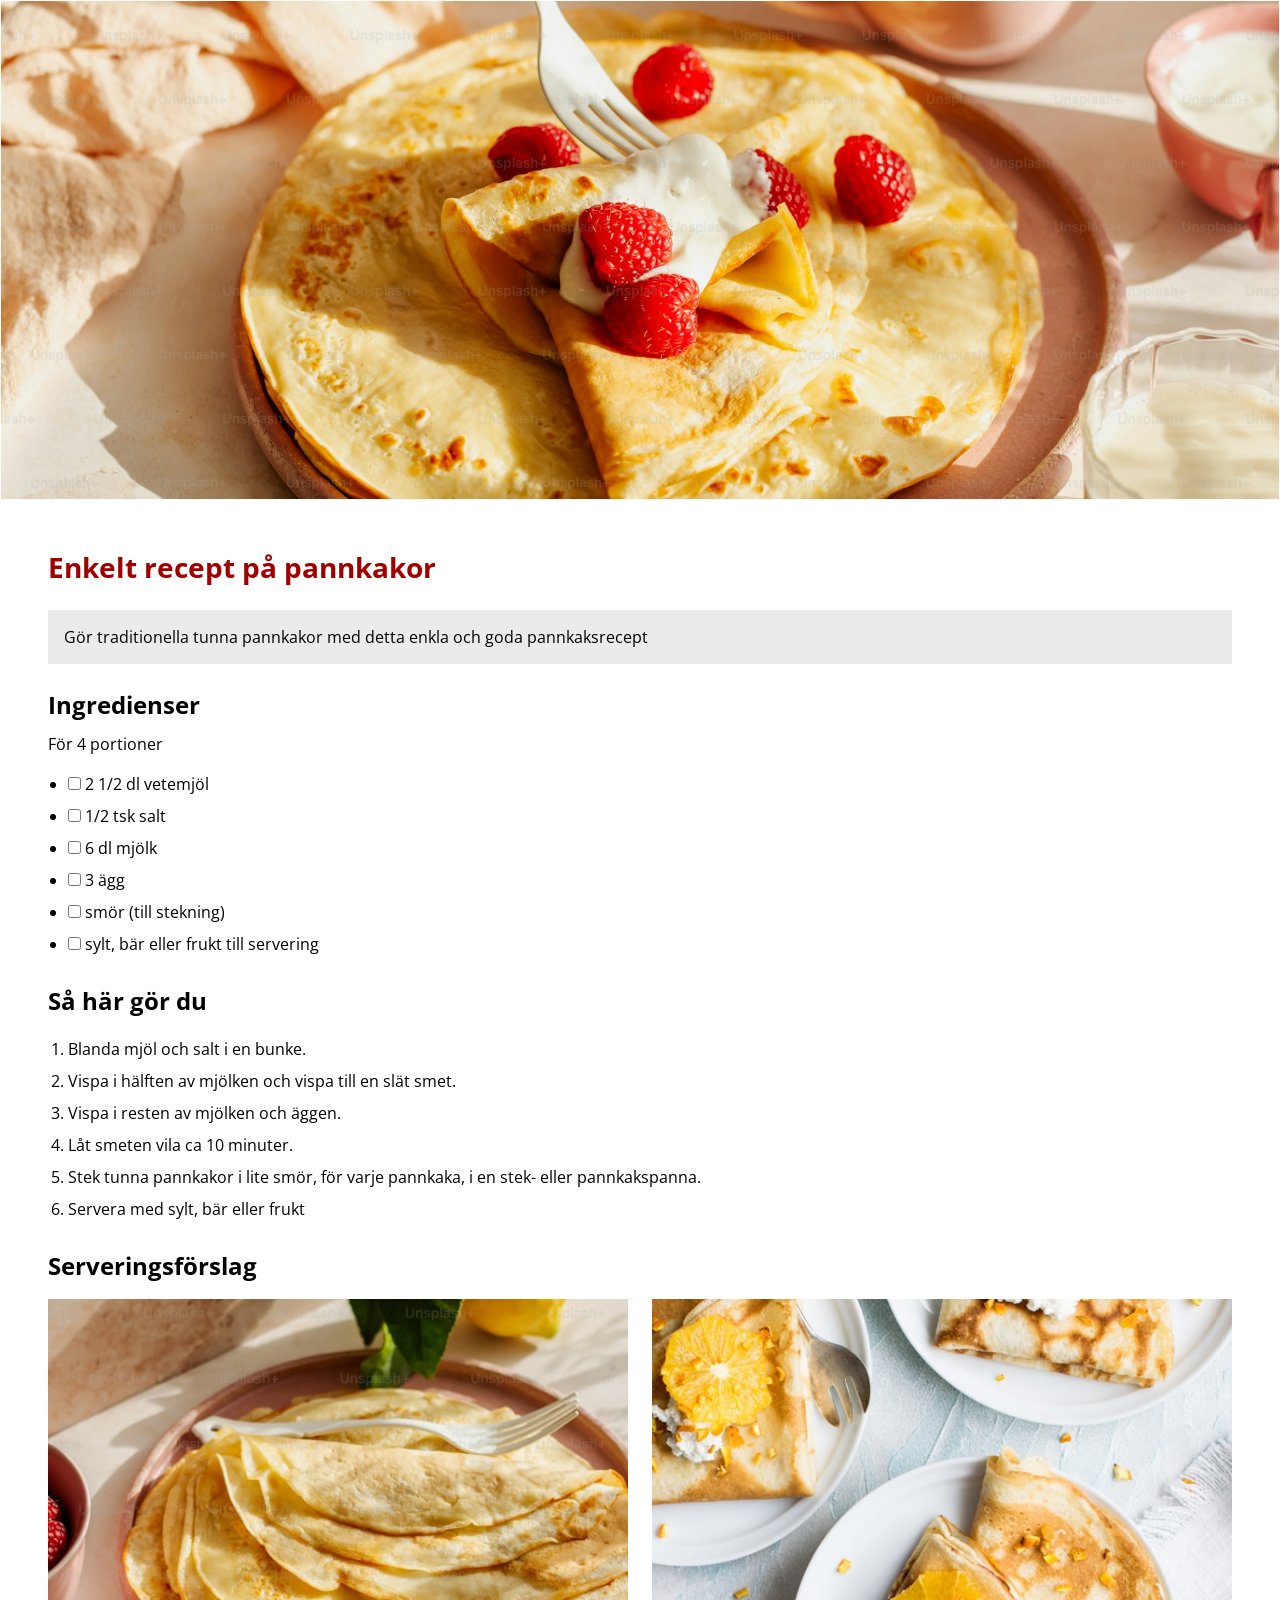
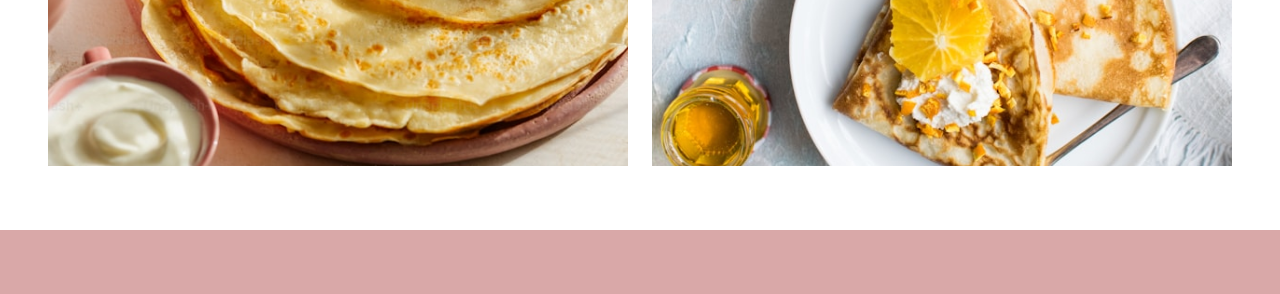
==== index.html @ 130a123e "px till rem samt reset.css med städning" ====
<!DOCTYPE html>
<html lang="sv">
  <head>
    <meta charset="UTF-8">
    <meta name="viewport" content="width=device-width, initial-scale=1.0">
    <title>Recept</title>
    <link rel="stylesheet" href="reset.css">
	<link rel="stylesheet" href="styles.css">
	<link href="https://fonts.googleapis.com/css2?family=Open+Sans:wght@400;700&display=swap" rel="stylesheet">
  </head>
  <body>
	<!-- Skip link-->
    <a href="#main-content" class="skip-link">Hoppa till huvudinnehåll</a>

	<div class="container">
		<main id="main-content" tabindex="-1" class="wrapper">
			<figure class="main-image"> <img src="images/bild1.png" alt="Pannkakor med grädde och bär">
			</figure>
			<div class="recipe-card">
				<h1 class="recipe-title">Enkelt recept på pannkakor</h1>
				<p class="intro">Gör traditionella tunna pannkakor med detta enkla och goda pannkaksrecept</p>
				<section class="ingredients">
					<h2 class="ingredients-title">Ingredienser</h2>
					<p class="ingredients-intro">För 4 portioner</p>
					<ul class="ingredients-list">
						<li>
							<label class="todo-item">
								<input type="checkbox" Class="todo-checkbox">
								<span class="todo-text">2 1/2 dl vetemjöl</span>
							</label>
						</li>
						<li>
							<label class="todo-item">
								<input type="checkbox" Class="todo-checkbox">
								<span class="todo-text">1/2 tsk salt</span>
							</label>
						</li>
						<li>
							<label class="todo-item">
								<input type="checkbox" Class="todo-checkbox">
								<span class="todo-text">6 dl mjölk</span>
							</label>
						</li>
						<li>
							<label class="todo-item">
								<input type="checkbox" Class="todo-checkbox">
								<span class="todo-text">3 ägg</span>
							</label>
						</li>
						<li>
							<label class="todo-item">
								<input type="checkbox" Class="todo-checkbox">
								<span class="todo-text">smör (till stekning)</span>
							</label>
						</li>
						<li>
							<label class="todo-item">
								<input type="checkbox" Class="todo-checkbox">
								<span class="todo-text">sylt, bär eller frukt till servering</span>
							</label>
						</li>
					</ul>
				</section>
				<section class="how-to">
					<h2 class="how-to-title">Så här gör du</h2>
					<ol class="how-to-list">
						<li>Blanda mjöl och salt i en bunke.</li>
                        <li>Vispa i hälften av mjölken och vispa till en slät smet.</li>
						<li>Vispa i resten av mjölken och äggen.</li>
						<li>Låt smeten vila ca 10 minuter.</li>
						<li>Stek tunna pannkakor i lite smör, för varje pannkaka, i en stek- eller pannkakspanna.</li>
						<li>Servera med sylt, bär eller frukt</li>
					</ol>
				</section>
				<section class="serving">
					<h2 class="serving-title">Serveringsförslag</h2>
					<figure class="image-row">
						<img src="images/bild2.png" alt="Pannkakor på uppläggningsfat">
						<img src="images/bild3.png" alt="Pannkakor med grädde och frukt">
					</figure>
				</section>
				
		
	        </div>
	    </main>
	</div>
  </body>
</html>
---- styles.css ----
/* Behåll px på detta: Tunna ramar (border: 1px solid), skuggor (box-shadow) och väldigt små detaljer som inte bör skalas upp om en användare ändrar textstorlek i webbläsaren.*/
body {
	background-color:#f0f0f0;
	font-family: "Open Sans", Arial, sans-serif;
	display:flex;
	justify-content: center;
	align-items: center;
	min-height: 100vh;		
}
.skip-link {
	position: absolute;
	top: -6.25rem;
	left: 1rem;
	z-index: 1000;
	padding: 0.75rem 1.5rem;
	background: #EEDEC5;
	color: #000;
	font-weight: 700;
	border: 4px solid rgba(161, 0, 0, 0.3);
	border-radius: 35px;
}

.skip-link:focus {
	top: 1rem;
}

.container {
	background-color:rgba(161, 0, 0, 0.3);
	width:100%;
	max-width: 125rem;
	padding-bottom: 4rem;
	display: flex;
	align-items: flex-start;
	justify-content: center;
}

.wrapper {
	width:100%;
	max-width: 80rem;
	display: flex;
	flex-direction: column;
}

.main-image {
	width: 100%;
	max-width: 80rem;
	height: 31.25rem;
	border: 1px solid rgba(252, 252, 252, 1);
	overflow: hidden;
}

.main-image img {
	width:100%;
	height:100%;
	object-fit: cover;
}

.recipe-card {
	background-color: rgba(255, 255, 255, 1);
	display:flex;
	flex-direction: column;
	gap: 1.5rem;
	padding: 3rem 3rem 4rem 3rem;
	width:100%;
	max-width:80rem;
	color:#000;
}

.recipe-title {
	margin: 0;
	font-size: 1.75rem;
	font-weight: 700;
	line-height: 1.36;
	letter-spacing: 0;
	color: rgba(161, 0, 0, 1);
}

.intro {
	display: flex;
	align-items: center;
	margin: 0;
	width: 100%;
	height: 3.375rem;
	padding: 1rem;
	background: rgba(235, 235, 235, 1);
	font-weight: 400;
	font-style: normal;
	font-size: 1rem;
	line-height: 1;
	letter-spacing: 0;
}

.ingredients, .how-to{
	display: flex;
	flex-direction: column;
	gap: 1rem;
	width: 100%;
}

.ingredients-title, .how-to-title {
	font-weight: 700;
	font-size: 1.5rem;
	line-height: 1.38;
	letter-spacing: 0;
}

.ingredients-intro {
	font-weight: 400;
	font-size: 1rem;
	line-height: 0.92;
	letter-spacing: 0;
}

.ingredients-list {
	margin: 0;
	padding: 0;
	margin-left: 1.25rem;
	list-style-type: disc;
	font-weight: 400;
	font-size: 1rem;
	line-height: 2;
	letter-spacing: 0;
}

.how-to-list {
	margin: 0;
	padding: 0;
	margin-left: 1.25rem;
	list-style-type: decimal;
	font-weight: 400;
	font-size: 1rem;
	line-height: 2;
	letter-spacing: 0;
}

.serving {
	display:flex;
	flex-direction:column;
	gap:1rem;
	width:100%;
}

.serving-title {
	margin: 0;
	font-weight: 700;
	font-size: 1.5rem;
	line-height: 1.4;
	letter-spacing: 0;
}

.image-row {
	display:grid;
	grid-template-columns: repeat(2, 1fr);
	grid-template-rows: 29.188rem;
	gap: 1.5rem;
	width: 100%;
}

.image-row img {
	width: 100%;
	height: 100%;
	object-fit: cover;
}
.todo-checkbox:checked ~ .todo-text {
    text-decoration: line-through;
    color: #888888; /* Gör texten lite ljusare/gråare när den är klar */
}
/*-----------------------------------------------------------------------------------*/

@media (max-width:700px) {
	.main-image {
		height: 31.25rem;
	}
	
.main-image img {
	object-position: 50% 50%;
}

.recipe-card {
	padding: 3rem 1rem 4rem 1rem;
}
.intro {
	height:auto;
	line-height: 1.8;
}
.ingredients-title, .how-to-title, .serving-title {
	font-size: 2rem;
	line-height: 1.8;
}
.ingredients-list {
	line-height: 1.6;
}

.how-to-list {
	line-height: 1.6;

}
.image-row {
	grid-template-columns: 1fr;
	grid-template-rows: auto;
	row-gap:1.5rem;
	width: 100%;
}
.image-row img {
	display: block;
	width: 100%;
	height: auto;
	object-fit: cover;
	object-position: 50% 50%;

}
}
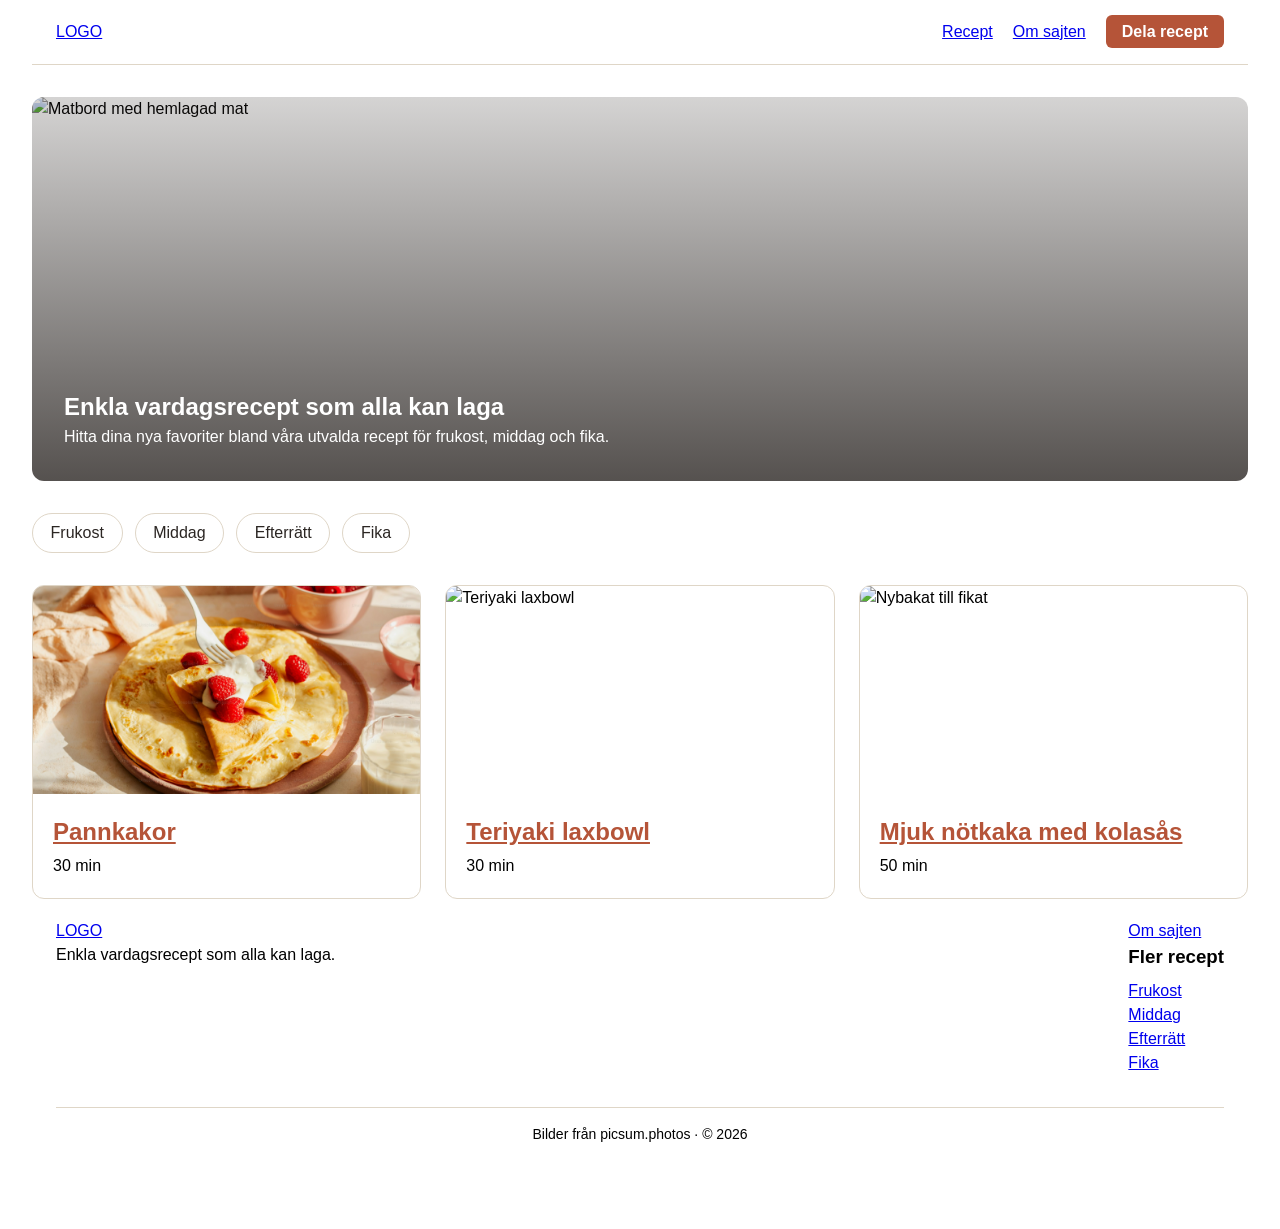
==== commit 603e4474: "Lagt till nya HTML-sidor för recept och delning, samt uppdaterat CSS och variabler för enhetlig stil" ====
--- a/index.html
+++ b/index.html
@@ -1,88 +1,132 @@
-<!DOCTYPE html>
+<!doctype html>
 <html lang="sv">
   <head>
-    <meta charset="UTF-8">
-    <meta name="viewport" content="width=device-width, initial-scale=1.0">
-    <title>Recept</title>
-    <link rel="stylesheet" href="reset.css">
-	<link rel="stylesheet" href="styles.css">
-	<link href="https://fonts.googleapis.com/css2?family=Open+Sans:wght@400;700&display=swap" rel="stylesheet">
+    <meta charset="UTF-8" />
+    <meta name="viewport" content="width=device-width, initial-scale=1.0" />
+    <title>Receptsajten – Enkla vardagsrecept</title>
+    <link rel="stylesheet" href="variables.css" />
+    <link rel="stylesheet" href="reset.css" />
+    <link rel="stylesheet" href="styles.css" />
+    <link href="https://googleapis.com" rel="stylesheet" />
   </head>
   <body>
-	<!-- Skip link-->
     <a href="#main-content" class="skip-link">Hoppa till huvudinnehåll</a>
 
-	<div class="container">
-		<main id="main-content" tabindex="-1" class="wrapper">
-			<figure class="main-image"> <img src="images/bild1.png" alt="Pannkakor med grädde och bär">
-			</figure>
-			<div class="recipe-card">
-				<h1 class="recipe-title">Enkelt recept på pannkakor</h1>
-				<p class="intro">Gör traditionella tunna pannkakor med detta enkla och goda pannkaksrecept</p>
-				<section class="ingredients">
-					<h2 class="ingredients-title">Ingredienser</h2>
-					<p class="ingredients-intro">För 4 portioner</p>
-					<ul class="ingredients-list">
-						<li>
-							<label class="todo-item">
-								<input type="checkbox" Class="todo-checkbox">
-								<span class="todo-text">2 1/2 dl vetemjöl</span>
-							</label>
-						</li>
-						<li>
-							<label class="todo-item">
-								<input type="checkbox" Class="todo-checkbox">
-								<span class="todo-text">1/2 tsk salt</span>
-							</label>
-						</li>
-						<li>
-							<label class="todo-item">
-								<input type="checkbox" Class="todo-checkbox">
-								<span class="todo-text">6 dl mjölk</span>
-							</label>
-						</li>
-						<li>
-							<label class="todo-item">
-								<input type="checkbox" Class="todo-checkbox">
-								<span class="todo-text">3 ägg</span>
-							</label>
-						</li>
-						<li>
-							<label class="todo-item">
-								<input type="checkbox" Class="todo-checkbox">
-								<span class="todo-text">smör (till stekning)</span>
-							</label>
-						</li>
-						<li>
-							<label class="todo-item">
-								<input type="checkbox" Class="todo-checkbox">
-								<span class="todo-text">sylt, bär eller frukt till servering</span>
-							</label>
-						</li>
-					</ul>
-				</section>
-				<section class="how-to">
-					<h2 class="how-to-title">Så här gör du</h2>
-					<ol class="how-to-list">
-						<li>Blanda mjöl och salt i en bunke.</li>
-                        <li>Vispa i hälften av mjölken och vispa till en slät smet.</li>
-						<li>Vispa i resten av mjölken och äggen.</li>
-						<li>Låt smeten vila ca 10 minuter.</li>
-						<li>Stek tunna pannkakor i lite smör, för varje pannkaka, i en stek- eller pannkakspanna.</li>
-						<li>Servera med sylt, bär eller frukt</li>
-					</ol>
-				</section>
-				<section class="serving">
-					<h2 class="serving-title">Serveringsförslag</h2>
-					<figure class="image-row">
-						<img src="images/bild2.png" alt="Pannkakor på uppläggningsfat">
-						<img src="images/bild3.png" alt="Pannkakor med grädde och frukt">
-					</figure>
-				</section>
-				
-		
-	        </div>
-	    </main>
-	</div>
+    <div class="container">
+      <!-- HEADER (Samma på alla sidor) -->
+      <header class="site-header">
+        <div class="header-inner">
+          <a href="index.html" class="site-logo">LOGO</a>
+          <nav class="main-nav" aria-label="Huvudmeny">
+            <ul class="nav-list">
+              <li><a href="index.html" aria-current="page">Recept</a></li>
+              <li><a href="pannkakor.html">Om sajten</a></li>
+              <li><a href="recept.html" class="btn-primary">Dela recept</a></li>
+            </ul>
+          </nav>
+        </div>
+      </header>
+
+      <!-- MAIN (80rem centrerad) -->
+      <main id="main-content" tabindex="-1" class="wrapper">
+        <!-- HERO: Bild med rubrik och intro ovanpå -->
+        <section class="hero">
+          <img
+            src="https://picsum.photos"
+            alt="Matbord med hemlagad mat"
+            class="hero-img"
+          />
+          <div class="hero-overlay">
+            <h1>Enkla vardagsrecept som alla kan laga</h1>
+            <p>
+              Hitta dina nya favoriter bland våra utvalda recept för frukost,
+              middag och fika.
+            </p>
+          </div>
+        </section>
+
+        <!-- KATEGORIER -->
+        <nav class="category-bar" aria-label="Receptkategorier">
+          <ul class="category-list">
+            <li><a href="#" class="category-pill">Frukost</a></li>
+            <li><a href="#" class="category-pill">Middag</a></li>
+            <li><a href="#" class="category-pill">Efterrätt</a></li>
+            <li><a href="#" class="category-pill">Fika</a></li>
+          </ul>
+        </nav>
+
+        <!-- RECEPTKORT (Alla länkar till pannkakor.html) -->
+        <section class="recipe-grid" aria-label="Utvalda recept">
+          <article class="card">
+            <a href="pannkakor.html" class="card-link">
+              <img
+                src="images/bild1.png"
+                alt="Pannkakor med grädde och bär"
+                class="card-img"
+              />
+              <div class="card-body">
+                <h2 class="card-title">Pannkakor</h2>
+                <p class="card-time">30 min</p>
+              </div>
+            </a>
+          </article>
+
+          <article class="card">
+            <a href="pannkakor.html" class="card-link">
+              <img
+                src="https://picsum.photos"
+                alt="Teriyaki laxbowl"
+                class="card-img"
+              />
+              <div class="card-body">
+                <h2 class="card-title">Teriyaki laxbowl</h2>
+                <p class="card-time">30 min</p>
+              </div>
+            </a>
+          </article>
+
+          <article class="card">
+            <a href="pannkakor.html" class="card-link">
+              <img
+                src="https://picsum.photos"
+                alt="Nybakat till fikat"
+                class="card-img"
+              />
+              <div class="card-body">
+                <h2 class="card-title">Mjuk nötkaka med kolasås</h2>
+                <p class="card-time">50 min</p>
+              </div>
+            </a>
+          </article>
+        </section>
+      </main>
+
+      <!-- FOOTER (Samma på alla sidor) -->
+      <footer class="site-footer">
+        <div class="footer-inner">
+          <div class="footer-columns">
+            <div class="footer-brand">
+              <a href="index.html" class="site-logo">LOGO</a>
+              <p>Enkla vardagsrecept som alla kan laga.</p>
+            </div>
+
+            <div class="footer-links">
+              <a href="#" class="footer-heading-link">Om sajten</a>
+              <h3>Fler recept</h3>
+              <ul>
+                <li><a href="#">Frukost</a></li>
+                <li><a href="#">Middag</a></li>
+                <li><a href="#">Efterrätt</a></li>
+                <li><a href="#">Fika</a></li>
+              </ul>
+            </div>
+          </div>
+
+          <div class="footer-bottom">
+            <p>Bilder från picsum.photos &middot; &copy; 2026</p>
+          </div>
+        </div>
+      </footer>
+    </div>
   </body>
-</html>+</html>
--- a/variables.css
+++ b/variables.css
@@ -0,0 +1,49 @@
+/*=== Tokens/Variables ===*/
+:root {
+/* font-families */
+ --ff-main: "Open Sans", Arial, sans-serif;
+
+ /* font-weights */
+ --fw-regular: 400;
+ --fw-bold: 700;
+
+ /* font-sizes */
+ --fs-small: 1rem; 
+ --fs-medium: 1.5rem; 
+ --fs-large: 1.75rem; 
+ --fs-xlarge: 2rem; 
+
+ /* spacing */
+ --space-xsmall: 0.75rem;  /* 12px */
+ --space-small: 1rem;       /* 16px */
+ --space-list-indent: 1.25rem; /* 20px */
+ --space-medium: 1.5rem;    /* 24px */
+ --space-large: 3rem;       /* 48px */
+ --space-xlarge: 4rem;      /* 64px */
+ 
+ /* line-heights */
+ --lh-none: 1;        /* enradstext i boxar(16px) */
+ --lh-body: 1.6;      /* brödtext (26px)*/
+ --lh-relaxed: 1.8;   /* luftig text (28px)*/
+ --lh-list: 2;        /* listor med mycket luft (32px) */
+
+ /* border-radius */
+ --br-small: 4px;   /* 4px */
+ --br-medium: 8px;  /* 8px */
+ --br-large: 35px;  /* 35px */
+ 
+
+ /* Primary & Accents */
+  --clr-primary: #b55438;    /* Bränd terrakotta – knappar, länkar & detaljer */
+  --clr-primary-hover: #96422a;   /* Mörkare terrakotta vid hover */
+  --clr-primary-soft: rgba(181, 84, 56, 0.1);  /* Mjuk ton för kategorier & badges */
+
+  /* Backgrounds */
+  --clr-bg-body: #efe8dc;       /* Varm mandel – sidans bakgrund */
+  --clr-bg-card: #ffffff;       /* Kritvit – kort, meny och formulär */
+  --clr-bg-intro: #f9f6f0;      /* Varm havremjölk – faktarutor */
+
+  /* Text & Borders */
+  --clr-text: #2b2623;           /* Mörk espresso för rubriker och brödtext */
+  --clr-border-light: #dfd6c7;   /* Diskret mandelkant */
+}
--- a/styles.css
+++ b/styles.css
@@ -1,212 +1,437 @@
-/* Behåll px på detta: Tunna ramar (border: 1px solid), skuggor (box-shadow) och väldigt små detaljer som inte bör skalas upp om en användare ändrar textstorlek i webbläsaren.*/
 body {
-	background-color:#f0f0f0;
-	font-family: "Open Sans", Arial, sans-serif;
-	display:flex;
-	justify-content: center;
-	align-items: center;
-	min-height: 100vh;		
+  background-color: var(--clr-bg-body);
+  font-family: var(--ff-main);
+  display: flex;
+  justify-content: center;
+  align-items: center;
+  min-height: 100vh;
 }
 .skip-link {
-	position: absolute;
-	top: -6.25rem;
-	left: 1rem;
-	z-index: 1000;
-	padding: 0.75rem 1.5rem;
-	background: #EEDEC5;
-	color: #000;
-	font-weight: 700;
-	border: 4px solid rgba(161, 0, 0, 0.3);
-	border-radius: 35px;
-}
-
-.skip-link:focus {
-	top: 1rem;
-}
-
+  position: absolute;
+  top: -6.25rem;
+  left: var(--space-small);
+  z-index: 1000;
+  padding: var(--space-xsmall) var(--space-medium);
+  background: var(--clr-bg-skip);
+  color: #000;
+  font-weight: var(--fw-bold);
+  border: 4px solid var(--clr-bg-container);
+  border-radius: var(--br-large);
+
+  &:focus {
+    top: 1rem;
+  }
+}
+
+/* Gemensam header och footer centrerad på 80rem */
+.site-header,
+.site-footer {
+  width: 100%;
+  max-width: 80rem;
+  background-color: var(--clr-bg-card);
+  border-bottom: 1px solid var(--clr-border-light);
+}
+
+.site-footer {
+  /*border-top: 1px solid var(--clr-border-light);*/
+  border-bottom: none;
+  /*margin-top: 4rem;*/
+}
+
+.header-inner,
+.footer-inner {
+  max-width: 80rem;
+  margin: 0 auto;
+  padding: 1.25rem 1.5rem;
+}
+
+.header-inner {
+  display: flex;
+  justify-content: space-between;
+  align-items: center;
+  flex-wrap: wrap;
+  gap: 1rem;
+}
+
+.nav-list {
+  display: flex;
+  flex-wrap: wrap;
+  align-items: center;
+  gap: 0.75rem 1.25rem;
+  list-style: none;
+}
+
+.btn-primary {
+  background-color: var(--clr-primary);
+  color: #ffffff;
+  padding: 0.5rem 1rem;
+  border-radius: 0.375rem;
+  text-decoration: none;
+  font-weight: 700;
+}
+
+/* Hero med text ovanpå bilden */
+.hero {
+  position: relative;
+  border-radius: 0.75rem;
+  overflow: hidden;
+  margin-top: 2rem;
+}
+
+.hero-img {
+  width: 100%;
+  height: 24rem;
+  object-fit: cover;
+  display: block;
+}
+
+.hero-overlay {
+  position: absolute;
+  inset: 0;
+  background: linear-gradient(
+    to top,
+    rgba(43, 38, 35, 0.8),
+    rgba(43, 38, 35, 0.2)
+  );
+  color: #ffffff;
+  display: flex;
+  flex-direction: column;
+  justify-content: flex-end;
+  padding: 2rem;
+}
+
+/* Kategoripiller */
+.category-list {
+  display: flex;
+  flex-wrap: wrap;
+  gap: 0.75rem;
+  list-style: none;
+  margin: 2rem 0;
+}
+
+.category-pill {
+  display: inline-block;
+  padding: 0.45rem 1.1rem;
+  background-color: var(--clr-bg-card);
+  border: 1px solid var(--clr-border-light);
+  border-radius: 999px;
+  color: var(--clr-text);
+  text-decoration: none;
+}
+
+.category-pill:hover {
+  border-color: var(--clr-primary);
+  color: var(--clr-primary);
+}
+
+/* 3 receptkort i rad (responsivt ner till 300px) */
+.recipe-grid {
+  display: grid;
+  grid-template-columns: repeat(auto-fit, minmax(16rem, 1fr));
+  gap: 1.5rem;
+}
+
+.card {
+  background-color: var(--clr-bg-card);
+  border: 1px solid var(--clr-border-light);
+  border-radius: 0.75rem;
+  overflow: hidden;
+}
+
+.card-link {
+  text-decoration: none;
+  color: inherit;
+  display: block;
+}
+
+.card-img {
+  width: 100%;
+  height: 13rem;
+  object-fit: cover;
+}
+
+.card-body {
+  padding: 1.25rem;
+}
+
+.card-title {
+  color: var(--clr-primary);
+  text-decoration: underline;
+  margin-bottom: 0.25rem;
+}
+
+/* Footer-kolumner */
+.footer-columns {
+  display: flex;
+  justify-content: space-between;
+  flex-wrap: wrap;
+  gap: 2rem;
+  padding-bottom: 2rem;
+}
+
+.footer-links ul {
+  list-style: none;
+  margin-top: 0.5rem;
+}
+
+.footer-bottom {
+  border-top: 1px solid var(--clr-border-light);
+  display: flex;
+  justify-content: center;
+  padding-top: 1rem;
+  font-size: 0.875rem;
+}
+
+.recipe-layout {
+  display: grid;
+  max-width: 80rem;
+  margin: 0 auto;
+  grid-template-columns: repeat(auto-fit, minmax(min(100%, 28rem), 1fr));
+  gap: 2rem;
+}
+.main-image {
+  min-width: 0;
+  width: 100%;
+  overflow: hidden;
+
+  & img {
+    width: 100%;
+    height: 100%;
+    object-fit: cover;
+  }
+}
+
+.recipe-card {
+  display: flex;
+  flex-direction: column;
+  justify-content: space-between;
+  gap: 1rem;
+}
+
+/* Pannkakssidan */
 .container {
-	background-color:rgba(161, 0, 0, 0.3);
-	width:100%;
-	max-width: 125rem;
-	padding-bottom: 4rem;
-	display: flex;
-	align-items: flex-start;
-	justify-content: center;
+  background-color: var(--clr-bg-card);
+  width: 100%;
+  max-width: 80rem;
+  padding-bottom: var(--space-xlarge);
+  display: flex;
+  flex-direction: column;
+  align-items: center;
+  justify-content: center;
+  padding-inline: 2rem;
 }
 
 .wrapper {
-	width:100%;
-	max-width: 80rem;
-	display: flex;
-	flex-direction: column;
-}
-
-.main-image {
-	width: 100%;
-	max-width: 80rem;
-	height: 31.25rem;
-	border: 1px solid rgba(252, 252, 252, 1);
-	overflow: hidden;
-}
-
-.main-image img {
-	width:100%;
-	height:100%;
-	object-fit: cover;
+  width: 100%;
+  background-color: var(--clr-bg-card);
+  max-width: 80rem;
+  display: flex;
+  flex-direction: column;
 }
 
 .recipe-card {
-	background-color: rgba(255, 255, 255, 1);
-	display:flex;
-	flex-direction: column;
-	gap: 1.5rem;
-	padding: 3rem 3rem 4rem 3rem;
-	width:100%;
-	max-width:80rem;
-	color:#000;
-}
-
+  background-color: var(--clr-bg-card);
+  display: flex;
+  flex-direction: column;
+  gap: var(--space-medium);
+  padding: var(--space-large) var(--space-large) var(--space-xlarge)
+    var(--space-large);
+  width: 100%;
+  max-width: 80rem;
+  color: #000;
+}
 .recipe-title {
-	margin: 0;
-	font-size: 1.75rem;
-	font-weight: 700;
-	line-height: 1.36;
-	letter-spacing: 0;
-	color: rgba(161, 0, 0, 1);
-}
-
+  font-size: var(--fs-large);
+  font-weight: var(--fw-bold);
+  line-height: var(--lh-heading);
+  color: var(--clr-primary);
+}
 .intro {
-	display: flex;
-	align-items: center;
-	margin: 0;
-	width: 100%;
-	height: 3.375rem;
-	padding: 1rem;
-	background: rgba(235, 235, 235, 1);
-	font-weight: 400;
-	font-style: normal;
-	font-size: 1rem;
-	line-height: 1;
-	letter-spacing: 0;
-}
-
-.ingredients, .how-to{
-	display: flex;
-	flex-direction: column;
-	gap: 1rem;
-	width: 100%;
-}
-
-.ingredients-title, .how-to-title {
-	font-weight: 700;
-	font-size: 1.5rem;
-	line-height: 1.38;
-	letter-spacing: 0;
-}
-
+  display: flex;
+  align-items: center;
+  width: 100%;
+  padding: var(--space-small);
+  background: var(--clr-bg-intro);
+  font-weight: var(--fw-regular);
+  font-style: normal;
+  font-size: var(--fs-small);
+  line-height: var(--lh-none);
+}
+.recipe-meta {
+  display: flex;
+  flex-wrap: wrap;
+  gap: 4px;
+}
+.recipe-meta li {
+  flex: 1 1 80px;
+  border: 1px solid var(--clr-border-light);
+  border-radius: 6px;
+  text-align: center;
+  padding: var(--space-small);
+}
+.ingredients,
+.how-to {
+  min-width: 0;
+  display: flex;
+  flex-direction: column;
+  gap: var(--space-small);
+  width: 100%;
+}
+.ingredients-title,
+.how-to-title {
+  font-weight: var(--fw-bold);
+  font-size: var(--fs-medium);
+  line-height: var(--lh-heading);
+}
 .ingredients-intro {
-	font-weight: 400;
-	font-size: 1rem;
-	line-height: 0.92;
-	letter-spacing: 0;
-}
-
+  font-weight: var(--fw-regular);
+  font-size: var(--fs-small);
+  line-height: var(--lh-none);
+}
+.ingredients-list,
+.how-to-list {
+  margin-left: var(--space-list-indent);
+  font-weight: var(--fw-regular);
+  font-size: var(--fs-small);
+  line-height: var(--lh-list);
+}
 .ingredients-list {
-	margin: 0;
-	padding: 0;
-	margin-left: 1.25rem;
-	list-style-type: disc;
-	font-weight: 400;
-	font-size: 1rem;
-	line-height: 2;
-	letter-spacing: 0;
-}
-
+  list-style-type: disc;
+}
 .how-to-list {
-	margin: 0;
-	padding: 0;
-	margin-left: 1.25rem;
-	list-style-type: decimal;
-	font-weight: 400;
-	font-size: 1rem;
-	line-height: 2;
-	letter-spacing: 0;
-}
-
+  list-style-type: decimal;
+}
 .serving {
-	display:flex;
-	flex-direction:column;
-	gap:1rem;
-	width:100%;
-}
-
+  display: flex;
+  flex-direction: column;
+  gap: var(--space-small);
+  width: 100%;
+}
 .serving-title {
-	margin: 0;
-	font-weight: 700;
-	font-size: 1.5rem;
-	line-height: 1.4;
-	letter-spacing: 0;
-}
-
+  font-weight: var(--fw-bold);
+  font-size: var(--fs-medium);
+  line-height: var(--lh-heading);
+}
 .image-row {
-	display:grid;
-	grid-template-columns: repeat(2, 1fr);
-	grid-template-rows: 29.188rem;
-	gap: 1.5rem;
-	width: 100%;
-}
-
-.image-row img {
-	width: 100%;
-	height: 100%;
-	object-fit: cover;
-}
+  display: grid;
+  grid-template-columns: repeat(auto-fit, minmax(18rem, 1fr));
+  gap: var(--space-medium);
+  width: 100%;
+
+  & img {
+    width: 100%;
+    aspect-ratio: 5 / 4;
+    object-fit: cover;
+  }
+}
+
 .todo-checkbox:checked ~ .todo-text {
-    text-decoration: line-through;
-    color: #888888; /* Gör texten lite ljusare/gråare när den är klar */
-}
-/*-----------------------------------------------------------------------------------*/
-
-@media (max-width:700px) {
-	.main-image {
-		height: 31.25rem;
-	}
-	
-.main-image img {
-	object-position: 50% 50%;
-}
-
-.recipe-card {
-	padding: 3rem 1rem 4rem 1rem;
-}
-.intro {
-	height:auto;
-	line-height: 1.8;
-}
-.ingredients-title, .how-to-title, .serving-title {
-	font-size: 2rem;
-	line-height: 1.8;
-}
-.ingredients-list {
-	line-height: 1.6;
-}
-
-.how-to-list {
-	line-height: 1.6;
-
-}
-.image-row {
-	grid-template-columns: 1fr;
-	grid-template-rows: auto;
-	row-gap:1.5rem;
-	width: 100%;
-}
-.image-row img {
-	display: block;
-	width: 100%;
-	height: auto;
-	object-fit: cover;
-	object-position: 50% 50%;
-
-}
-}+  text-decoration: line-through;
+  color: #888888;
+}
+
+/* Formulärkort på Dela recept */
+.form-card {
+  background-color: var(--clr-bg-card);
+  border: 1px solid var(--clr-border-light);
+  border-radius: 0.75rem;
+  padding: 2rem;
+  margin-top: 2rem;
+  max-width: 48rem;
+  margin-left: auto;
+  margin-right: auto;
+}
+
+.recipe-form {
+  display: flex;
+  flex-direction: column;
+  gap: 1.25rem;
+  margin-top: 1.5rem;
+}
+
+.form-row {
+  display: grid;
+  grid-template-columns: repeat(auto-fit, minmax(18rem, 1fr));
+  gap: 1rem;
+}
+
+.form-group {
+  display: flex;
+  flex-direction: column;
+  gap: 0.4rem;
+}
+
+.form-group label {
+  font-weight: 700;
+  color: var(--clr-text);
+}
+
+.form-group input,
+.form-group select,
+.form-group textarea {
+  font-family: inherit;
+  font-size: 1rem;
+  padding: 0.65rem 0.85rem;
+  border: 1px solid var(--clr-border-light);
+  border-radius: 0.375rem;
+  background-color: #ffffff;
+  color: var(--clr-text);
+  width: 100%;
+}
+
+.form-group input:focus,
+.form-group select:focus,
+.form-group textarea:focus {
+  outline: 2px solid var(--clr-primary);
+  outline-offset: 1px;
+  border-color: var(--clr-primary);
+}
+
+.btn-submit {
+  align-self: flex-start;
+  border: none;
+  cursor: pointer;
+  font-size: 1rem;
+  padding: 0.75rem 1.5rem;
+  margin-top: 0.5rem;
+}
+
+.btn-submit:hover {
+  background-color: var(--clr-primary-hover);
+}
+
+/* Svårighetsgrad – Radioknappar */
+.form-fieldset {
+  border: none;
+  padding: 0;
+  margin: 0;
+}
+
+.fieldset-legend {
+  font-weight: 700;
+  color: var(--clr-text);
+  margin-bottom: 0.5rem;
+}
+
+.radio-group {
+  display: flex;
+  flex-wrap: wrap;
+  gap: 1.5rem;
+}
+
+.radio-label {
+  display: inline-flex;
+  align-items: center;
+  gap: 0.45rem;
+  cursor: pointer;
+  font-weight: 400;
+}
+
+/* Färgar radioknappen i bränd terrakotta */
+.radio-label input[type="radio"] {
+  accent-color: var(--clr-primary);
+  width: 1.1rem;
+  height: 1.1rem;
+  margin: 0;
+  cursor: pointer;
+}
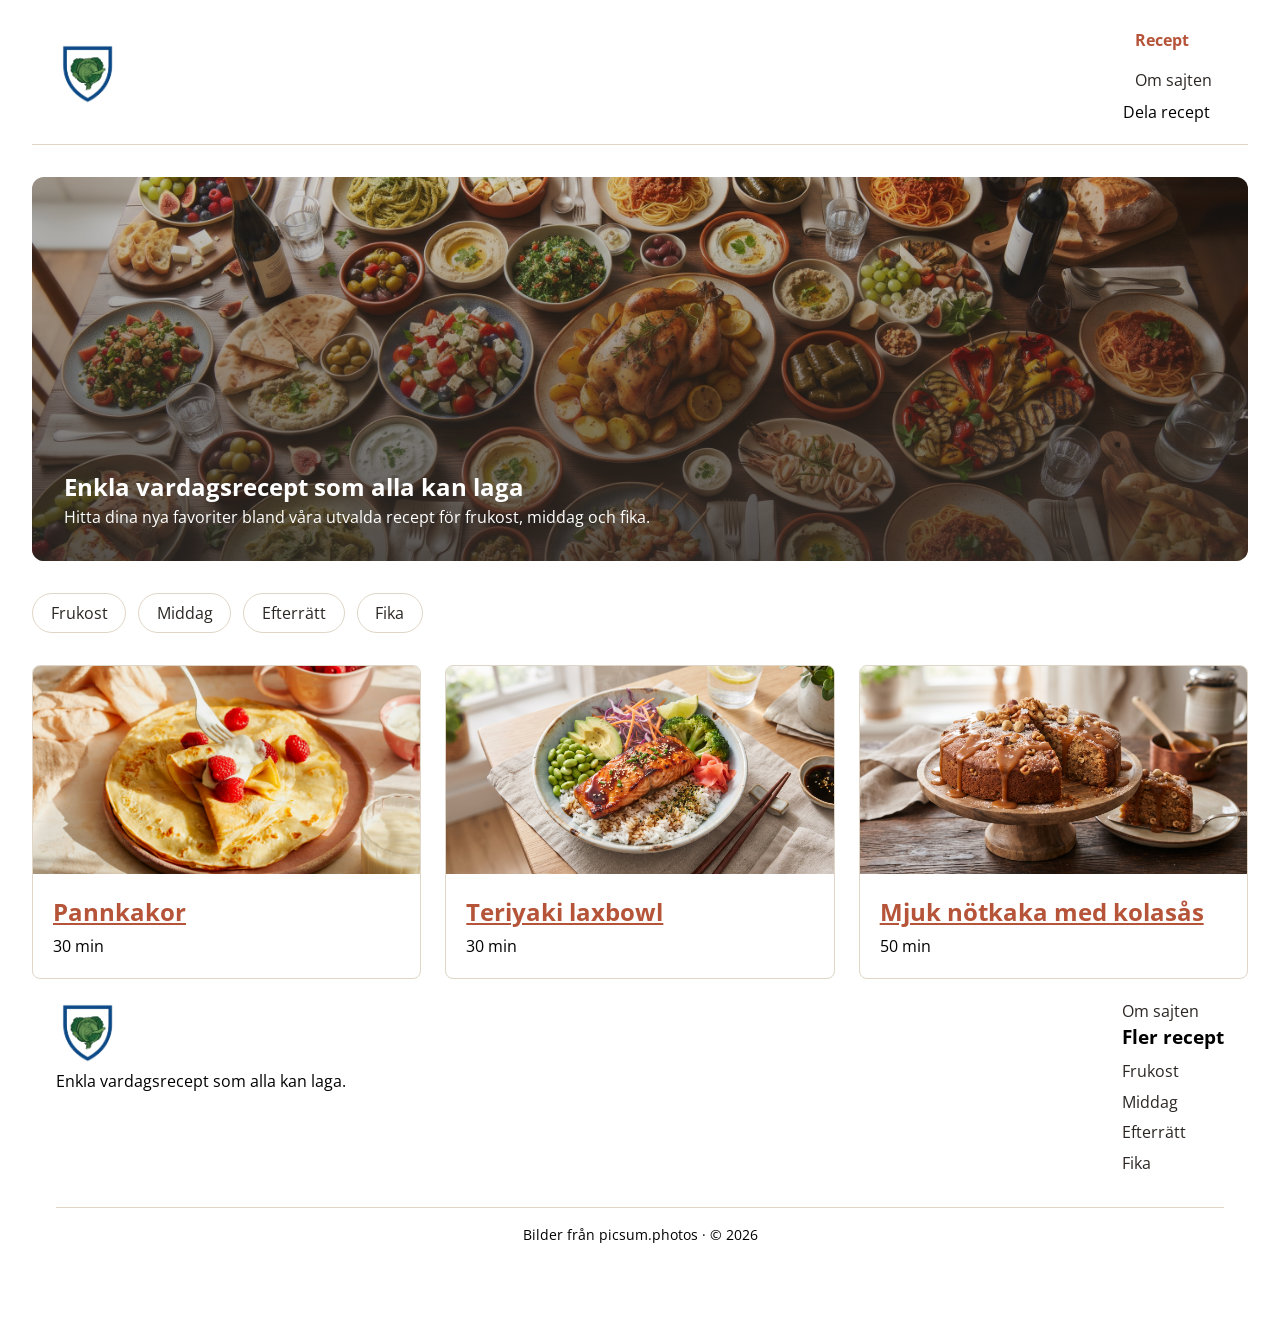
==== commit 26a99dcc: "Add new image files for recipes: mat på bord and nötkaka" ====
--- a/index.html
+++ b/index.html
@@ -7,7 +7,10 @@
     <link rel="stylesheet" href="variables.css" />
     <link rel="stylesheet" href="reset.css" />
     <link rel="stylesheet" href="styles.css" />
-    <link href="https://googleapis.com" rel="stylesheet" />
+    <link
+      href="https://fonts.googleapis.com/css2?family=Open+Sans:wght@400;700&display=swap"
+      rel="stylesheet"
+    />
   </head>
   <body>
     <a href="#main-content" class="skip-link">Hoppa till huvudinnehåll</a>
@@ -16,7 +19,9 @@
       <!-- HEADER (Samma på alla sidor) -->
       <header class="site-header">
         <div class="header-inner">
-          <a href="index.html" class="site-logo">LOGO</a>
+          <a href="index.html" class="site-logo">
+            <img src="images/logga.png" alt="LOGO" />
+          </a>
           <nav class="main-nav" aria-label="Huvudmeny">
             <ul class="nav-list">
               <li><a href="index.html" aria-current="page">Recept</a></li>
@@ -32,7 +37,7 @@
         <!-- HERO: Bild med rubrik och intro ovanpå -->
         <section class="hero">
           <img
-            src="https://picsum.photos"
+            src="images/mat_på_bord.jpeg"
             alt="Matbord med hemlagad mat"
             class="hero-img"
           />
@@ -74,7 +79,7 @@
           <article class="card">
             <a href="pannkakor.html" class="card-link">
               <img
-                src="https://picsum.photos"
+                src="images/laxbowl.jpeg"
                 alt="Teriyaki laxbowl"
                 class="card-img"
               />
@@ -88,7 +93,7 @@
           <article class="card">
             <a href="pannkakor.html" class="card-link">
               <img
-                src="https://picsum.photos"
+                src="images/nötkaka.jpeg"
                 alt="Nybakat till fikat"
                 class="card-img"
               />
@@ -106,7 +111,9 @@
         <div class="footer-inner">
           <div class="footer-columns">
             <div class="footer-brand">
-              <a href="index.html" class="site-logo">LOGO</a>
+              <a href="index.html" class="site-logo">
+                <img src="images/logga.png" alt="LOGO" />
+              </a>
               <p>Enkla vardagsrecept som alla kan laga.</p>
             </div>
 
--- a/styles.css
+++ b/styles.css
@@ -12,7 +12,7 @@
   left: var(--space-small);
   z-index: 1000;
   padding: var(--space-xsmall) var(--space-medium);
-  background: var(--clr-bg-skip);
+  background-color: var(--clr-primary);
   color: #000;
   font-weight: var(--fw-bold);
   border: 4px solid var(--clr-bg-container);
@@ -53,21 +53,68 @@
   gap: 1rem;
 }
 
-.nav-list {
+/*.nav-list {
   display: flex;
   flex-wrap: wrap;
   align-items: center;
   gap: 0.75rem 1.25rem;
   list-style: none;
-}
-
-.btn-primary {
+}*/
+
+/*.btn-primary {
   background-color: var(--clr-primary);
   color: #ffffff;
   padding: 0.5rem 1rem;
   border-radius: 0.375rem;
   text-decoration: none;
   font-weight: 700;
+}*/
+/* Vanliga länkar i menyn (Recept, Om sajten) */
+.nav-list a:not(.btn-primary) {
+  display: inline-block;
+  text-decoration: none;
+  color: var(--clr-text);
+  font-weight: var(--fw-regular);
+  padding: 0.5rem var(--space-xsmall);
+  border-radius: var(--br-small);
+  transition:
+    background-color 0.2s ease,
+    color 0.2s ease;
+}
+
+.nav-list a:not(.btn-primary):hover {
+  color: var(--clr-primary);
+  background-color: var(--clr-primary-soft);
+}
+
+/* Markerar sidan du är inne på just nu */
+.nav-list a[aria-current="page"] {
+  color: var(--clr-primary);
+  font-weight: var(--fw-bold);
+}
+
+/* Komplettering till din befintliga .btn-primary */
+.btn-primary {
+  display: inline-block;
+  border-radius: var(--br-medium);
+  transition:
+    background-color 0.2s ease,
+    transform 0.1s ease;
+}
+
+.btn-primary:hover {
+  background-color: var(--clr-primary-hover);
+  transform: translateY(-1px);
+}
+
+.site-logo {
+  display: inline-flex;
+  align-items: center;
+}
+
+.site-logo img {
+  height: 4rem; /* Justera efter hur stor du vill ha loggan */
+  width: auto; /* Behåller bildens proportioner */
 }
 
 /* Hero med text ovanpå bilden */
@@ -117,11 +164,13 @@
   border-radius: 999px;
   color: var(--clr-text);
   text-decoration: none;
+  transition: all 0.2s ease;
 }
 
 .category-pill:hover {
   border-color: var(--clr-primary);
   color: var(--clr-primary);
+  background-color: var(--clr-primary-soft);
 }
 
 /* 3 receptkort i rad (responsivt ner till 300px) */
@@ -134,8 +183,17 @@
 .card {
   background-color: var(--clr-bg-card);
   border: 1px solid var(--clr-border-light);
-  border-radius: 0.75rem;
+  border-radius: var(--br-medium);
   overflow: hidden;
+  transition:
+    transform 0.25s ease,
+    box-shadow 0.25s ease,
+    border-color 0.25s ease;
+}
+.card:hover {
+  transform: translateY(-4px); /* Lyfter kortet lätt */
+  box-shadow: 0 10px 20px rgba(43, 38, 35, 0.08); /* Mjuk skugga i din textfärg */
+  border-color: var(--clr-primary);
 }
 
 .card-link {
@@ -148,6 +206,10 @@
   width: 100%;
   height: 13rem;
   object-fit: cover;
+  transition: transform 0.35s ease;
+}
+.card:hover .card-img {
+  transform: scale(1.03); /* Zoomar in bilden ytterst lite vid hover */
 }
 
 .card-body {
@@ -158,8 +220,11 @@
   color: var(--clr-primary);
   text-decoration: underline;
   margin-bottom: 0.25rem;
-}
-
+  transition: color 0.2s ease;
+}
+.card:hover .card-title {
+  color: var(--clr-primary);
+}
 /* Footer-kolumner */
 .footer-columns {
   display: flex;
@@ -173,7 +238,23 @@
   list-style: none;
   margin-top: 0.5rem;
 }
-
+.footer-links li + li {
+  margin-top: 0.4rem;
+}
+/* Stylar själva länkarna i sidfoten */
+.footer-links a {
+  display: inline-block;
+  text-decoration: none;
+  color: var(--clr-text);
+  transition:
+    color 0.2s ease,
+    transform 0.2s ease;
+}
+/* Mjuk färgändring och en liten skjuts åt höger vid hover */
+.footer-links a:hover {
+  color: var(--clr-primary);
+  transform: translateX(4px);
+}
 .footer-bottom {
   border-top: 1px solid var(--clr-border-light);
   display: flex;
@@ -324,7 +405,10 @@
     object-fit: cover;
   }
 }
-
+.todo-checkbox {
+  accent-color: var(--clr-primary);
+  cursor: pointer;
+}
 .todo-checkbox:checked ~ .todo-text {
   text-decoration: line-through;
   color: #888888;
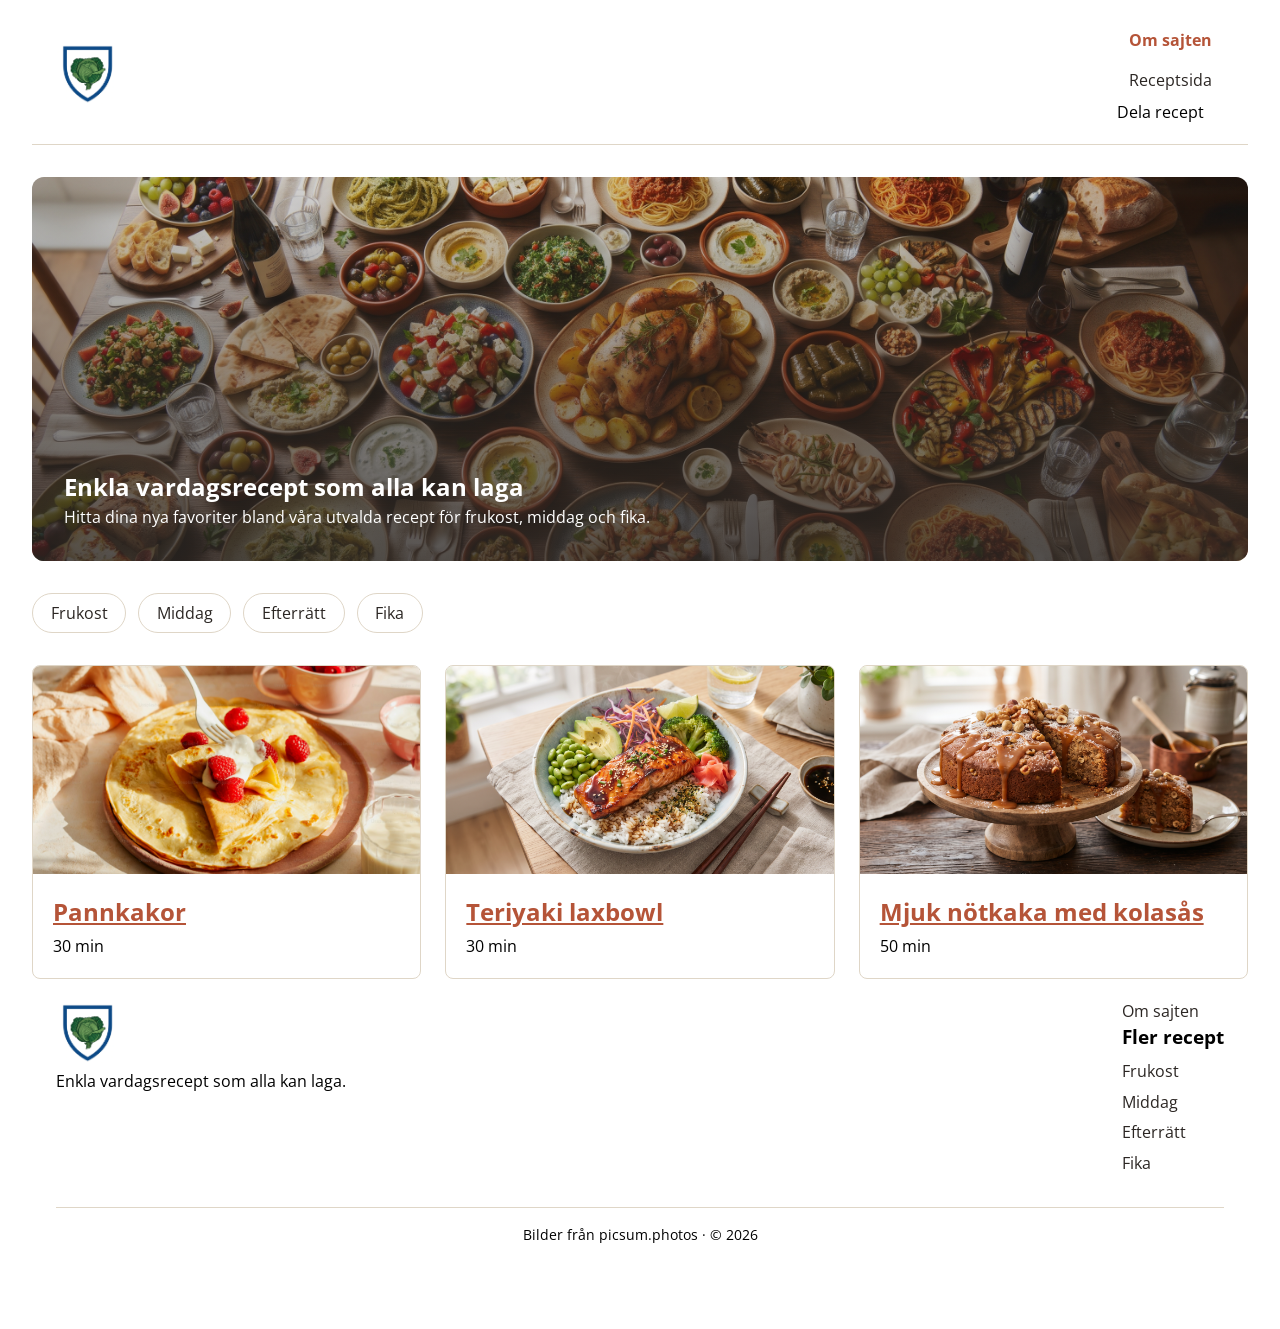
==== commit e9c660b6: "Update navigation links and clean up CSS styles for consistency" ====
--- a/index.html
+++ b/index.html
@@ -24,8 +24,8 @@
           </a>
           <nav class="main-nav" aria-label="Huvudmeny">
             <ul class="nav-list">
-              <li><a href="index.html" aria-current="page">Recept</a></li>
-              <li><a href="pannkakor.html">Om sajten</a></li>
+              <li><a href="index.html" aria-current="page">Om sajten</a></li>
+              <li><a href="pannkakor.html">Receptsida</a></li>
               <li><a href="recept.html" class="btn-primary">Dela recept</a></li>
             </ul>
           </nav>
--- a/styles.css
+++ b/styles.css
@@ -33,9 +33,7 @@
 }
 
 .site-footer {
-  /*border-top: 1px solid var(--clr-border-light);*/
   border-bottom: none;
-  /*margin-top: 4rem;*/
 }
 
 .header-inner,
@@ -53,22 +51,6 @@
   gap: 1rem;
 }
 
-/*.nav-list {
-  display: flex;
-  flex-wrap: wrap;
-  align-items: center;
-  gap: 0.75rem 1.25rem;
-  list-style: none;
-}*/
-
-/*.btn-primary {
-  background-color: var(--clr-primary);
-  color: #ffffff;
-  padding: 0.5rem 1rem;
-  border-radius: 0.375rem;
-  text-decoration: none;
-  font-weight: 700;
-}*/
 /* Vanliga länkar i menyn (Recept, Om sajten) */
 .nav-list a:not(.btn-primary) {
   display: inline-block;
@@ -477,6 +459,7 @@
   cursor: pointer;
   font-size: 1rem;
   padding: 0.75rem 1.5rem;
+
   margin-top: 0.5rem;
 }
 
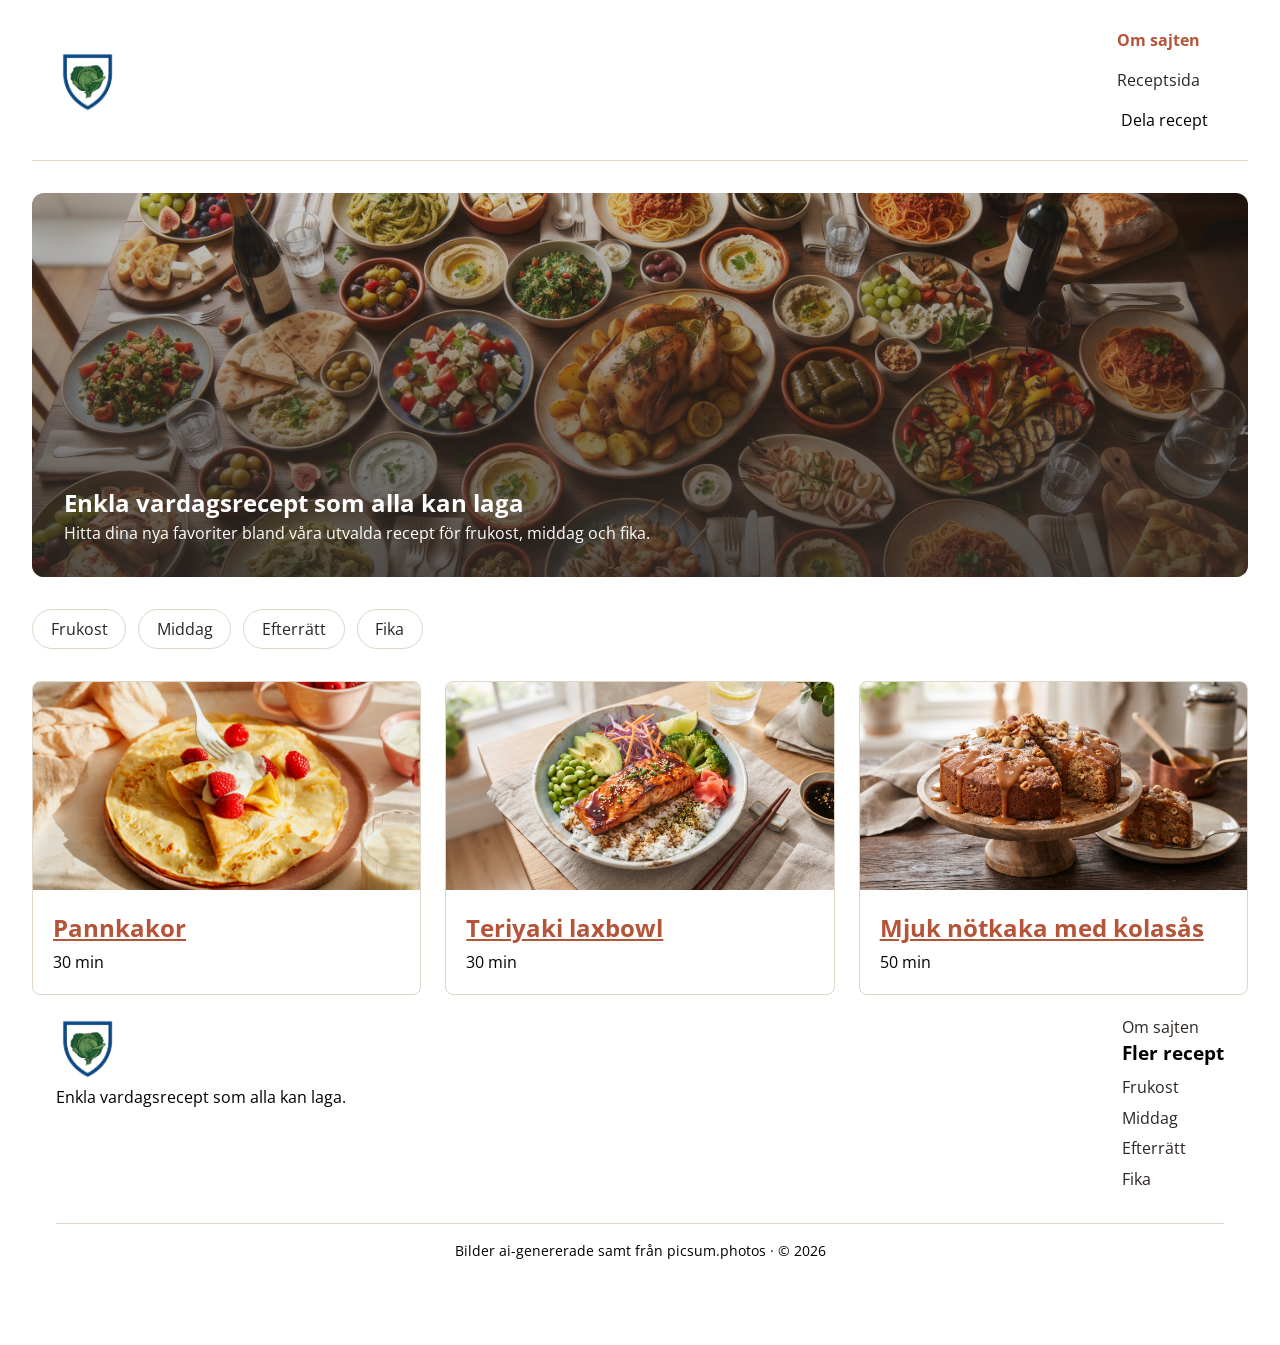
==== commit 0eff8fb0: "Fix stylesheet order, update footer text, and enhance button padding for better UI" ====
--- a/index.html
+++ b/index.html
@@ -4,8 +4,8 @@
     <meta charset="UTF-8" />
     <meta name="viewport" content="width=device-width, initial-scale=1.0" />
     <title>Receptsajten – Enkla vardagsrecept</title>
+    <link rel="stylesheet" href="reset.css" />
     <link rel="stylesheet" href="variables.css" />
-    <link rel="stylesheet" href="reset.css" />
     <link rel="stylesheet" href="styles.css" />
     <link
       href="https://fonts.googleapis.com/css2?family=Open+Sans:wght@400;700&display=swap"
@@ -130,7 +130,9 @@
           </div>
 
           <div class="footer-bottom">
-            <p>Bilder från picsum.photos &middot; &copy; 2026</p>
+            <p>
+              Bilder ai-genererade samt från picsum.photos &middot; &copy; 2026
+            </p>
           </div>
         </div>
       </footer>
--- a/styles.css
+++ b/styles.css
@@ -79,6 +79,7 @@
 .btn-primary {
   display: inline-block;
   border-radius: var(--br-medium);
+  padding: 0.5rem 1rem;
   transition:
     background-color 0.2s ease,
     transform 0.1s ease;
@@ -377,7 +378,8 @@
 }
 .image-row {
   display: grid;
-  grid-template-columns: repeat(auto-fit, minmax(18rem, 1fr));
+  /* grid-template-columns: repeat(auto-fit, minmax(18rem, 1fr)); */
+  grid-template-columns: repeat(auto-fit, minmax(min(100%, 18rem), 1fr));
   gap: var(--space-medium);
   width: 100%;
 
@@ -417,7 +419,8 @@
 
 .form-row {
   display: grid;
-  grid-template-columns: repeat(auto-fit, minmax(18rem, 1fr));
+  /* grid-template-columns: repeat(auto-fit, minmax(18rem, 1fr)); */
+  grid-template-columns: repeat(auto-fit, minmax(min(100%, 18rem), 1fr));
   gap: 1rem;
 }
 
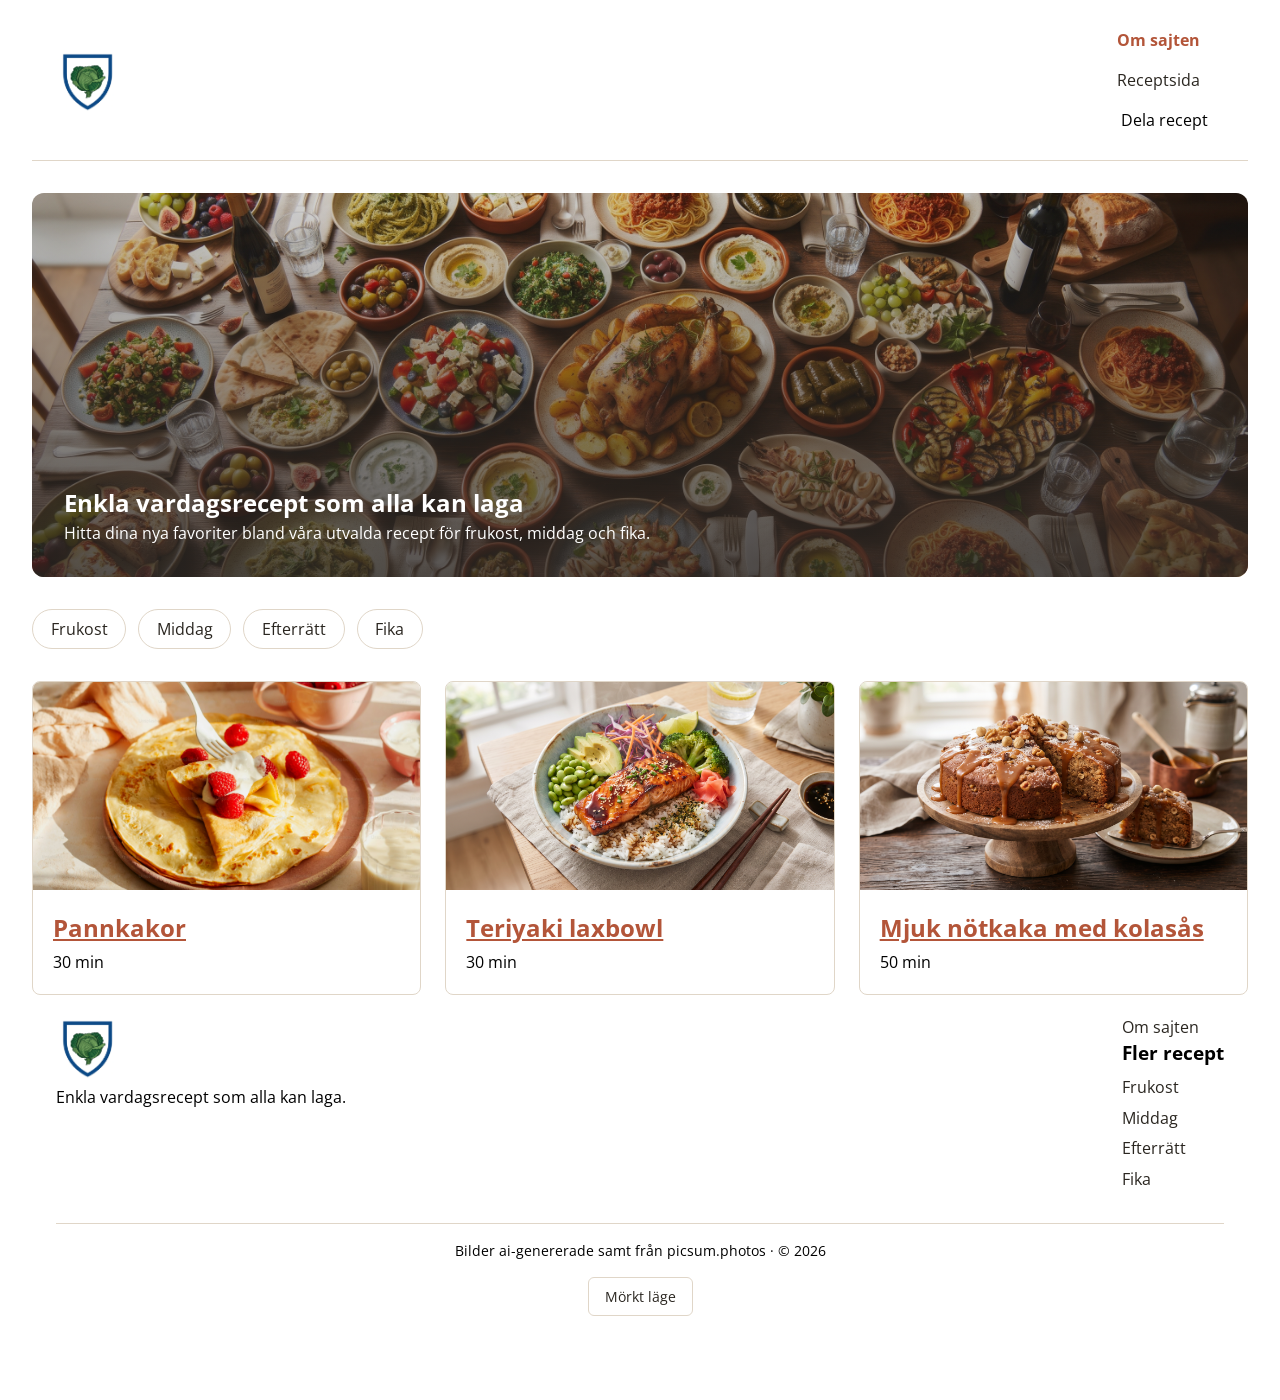
==== commit b4ac60b5: "Add theme toggle switch and update color variables for dark mode support" ====
--- a/index.html
+++ b/index.html
@@ -130,9 +130,15 @@
           </div>
 
           <div class="footer-bottom">
-            <p>
+            <div class="footer-bottom-left">
+			<p>
               Bilder ai-genererade samt från picsum.photos &middot; &copy; 2026
             </p>
+            <label class="theme-switch">
+              <input type="checkbox" id="theme-toggle" />
+              <span class="label-light">Mörkt läge</span>
+              <span class="label-dark">Ljust läge</span>
+            </label>
           </div>
         </div>
       </footer>
--- a/variables.css
+++ b/variables.css
@@ -1,49 +1,72 @@
 /*=== Tokens/Variables ===*/
 :root {
-/* font-families */
- --ff-main: "Open Sans", Arial, sans-serif;
+  /* font-families */
+  --ff-main: "Open Sans", Arial, sans-serif;
 
- /* font-weights */
- --fw-regular: 400;
- --fw-bold: 700;
+  /* font-weights */
+  --fw-regular: 400;
+  --fw-bold: 700;
 
- /* font-sizes */
- --fs-small: 1rem; 
- --fs-medium: 1.5rem; 
- --fs-large: 1.75rem; 
- --fs-xlarge: 2rem; 
+  /* font-sizes */
+  --fs-small: 1rem;
+  --fs-medium: 1.5rem;
+  --fs-large: 1.75rem;
+  --fs-xlarge: 2rem;
 
- /* spacing */
- --space-xsmall: 0.75rem;  /* 12px */
- --space-small: 1rem;       /* 16px */
- --space-list-indent: 1.25rem; /* 20px */
- --space-medium: 1.5rem;    /* 24px */
- --space-large: 3rem;       /* 48px */
- --space-xlarge: 4rem;      /* 64px */
- 
- /* line-heights */
- --lh-none: 1;        /* enradstext i boxar(16px) */
- --lh-body: 1.6;      /* brödtext (26px)*/
- --lh-relaxed: 1.8;   /* luftig text (28px)*/
- --lh-list: 2;        /* listor med mycket luft (32px) */
+  /* spacing */
+  --space-xsmall: 0.75rem; /* 12px */
+  --space-small: 1rem; /* 16px */
+  --space-list-indent: 1.25rem; /* 20px */
+  --space-medium: 1.5rem; /* 24px */
+  --space-large: 3rem; /* 48px */
+  --space-xlarge: 4rem; /* 64px */
 
- /* border-radius */
- --br-small: 4px;   /* 4px */
- --br-medium: 8px;  /* 8px */
- --br-large: 35px;  /* 35px */
- 
+  /* line-heights */
+  --lh-none: 1; /* enradstext i boxar(16px) */
+  --lh-body: 1.6; /* brödtext (26px)*/
+  --lh-relaxed: 1.8; /* luftig text (28px)*/
+  --lh-list: 2; /* listor med mycket luft (32px) */
 
- /* Primary & Accents */
-  --clr-primary: #b55438;    /* Bränd terrakotta – knappar, länkar & detaljer */
-  --clr-primary-hover: #96422a;   /* Mörkare terrakotta vid hover */
-  --clr-primary-soft: rgba(181, 84, 56, 0.1);  /* Mjuk ton för kategorier & badges */
+  /* border-radius */
+  --br-small: 4px; /* 4px */
+  --br-medium: 8px; /* 8px */
+  --br-large: 35px; /* 35px */
 
-  /* Backgrounds */
-  --clr-bg-body: #efe8dc;       /* Varm mandel – sidans bakgrund */
-  --clr-bg-card: #ffffff;       /* Kritvit – kort, meny och formulär */
-  --clr-bg-intro: #f9f6f0;      /* Varm havremjölk – faktarutor */
+  /* Talar om för webbläsaren att sidan stöder båda lägena */
+  color-scheme: light dark;
+
+  /* Basnyanser */
+  --hue-accent: 37;
+  --hue-warm: 75;
+
+  /* Brand / Accent (Ljusare terrakotta i dark mode för bättre läsbarhet) */
+  --clr-primary: light-dark(
+    oklch(0.56 0.13 var(--hue-accent)),
+    oklch(0.68 0.14 var(--hue-accent))
+  );
+  --clr-primary-hover: oklch(
+    from var(--clr-primary) calc(l - 0.08) calc(c + 0.01) h
+  );
+  --clr-primary-soft: oklch(from var(--clr-primary) l c h / 0.15);
+
+  /* Backgrounds (Varm mandel -> Mörk espresso) */
+  --clr-bg-body: light-dark(
+    oklch(0.93 0.018 var(--hue-warm)),
+    oklch(0.16 0.012 var(--hue-warm))
+  );
+  --clr-bg-card: light-dark(oklch(1 0 0), oklch(0.22 0.014 var(--hue-warm)));
+  --clr-bg-intro: light-dark(
+    oklch(0.97 0.008 var(--hue-warm)),
+    oklch(0.19 0.013 var(--hue-warm))
+  );
 
   /* Text & Borders */
-  --clr-text: #2b2623;           /* Mörk espresso för rubriker och brödtext */
-  --clr-border-light: #dfd6c7;   /* Diskret mandelkant */
-}+  --clr-text: light-dark(
+    oklch(0.27 0.012 var(--hue-warm)),
+    oklch(0.92 0.01 var(--hue-warm))
+  );
+  --clr-border-light: light-dark(
+    oklch(0.88 0.022 var(--hue-warm)),
+    oklch(0.3 0.016 var(--hue-warm))
+  );
+}
--- a/styles.css
+++ b/styles.css
@@ -302,7 +302,7 @@
     var(--space-large);
   width: 100%;
   max-width: 80rem;
-  color: #000;
+  color: var(--clr-text);
 }
 .recipe-title {
   font-size: var(--fs-large);
@@ -505,3 +505,54 @@
   margin: 0;
   cursor: pointer;
 }
+
+.footer-bottom-left {
+  display: flex;
+  flex-direction: column;
+  gap: 1rem;
+  justify-content: center;
+  align-items: center;
+}
+
+:root {
+  color-scheme: light dark;
+  /* ... dina OKLCH-variabler med light-dark() ... */
+}
+
+/* När rutan INTE är ikryssad -> tvinga ljust läge */
+:root:has(#theme-toggle:not(:checked)) {
+  color-scheme: light;
+}
+
+/* När rutan ÄR ikryssad -> tvinga mörkt läge */
+:root:has(#theme-toggle:checked) {
+  color-scheme: dark;
+}
+
+/* Styla labeln som en vanlig knapp */
+.theme-switch {
+  cursor: pointer;
+  display: inline-flex;
+  align-items: center;
+  padding: 0.5rem 1rem;
+  border-radius: 6px;
+  border: 1px solid var(--clr-border-light);
+  background: var(--clr-bg-card);
+  color: var(--clr-text);
+  user-select: none;
+}
+
+/* Dölj själva kryssrutan visuellt (men behåll den för skärmläsare/tangentbord) */
+.theme-switch input {
+  position: absolute;
+  opacity: 0;
+  pointer-events: none;
+}
+
+/* Visa rätt text beroende på läge */
+#theme-toggle:checked ~ .label-light {
+  display: none;
+}
+#theme-toggle:not(:checked) ~ .label-dark {
+  display: none;
+}
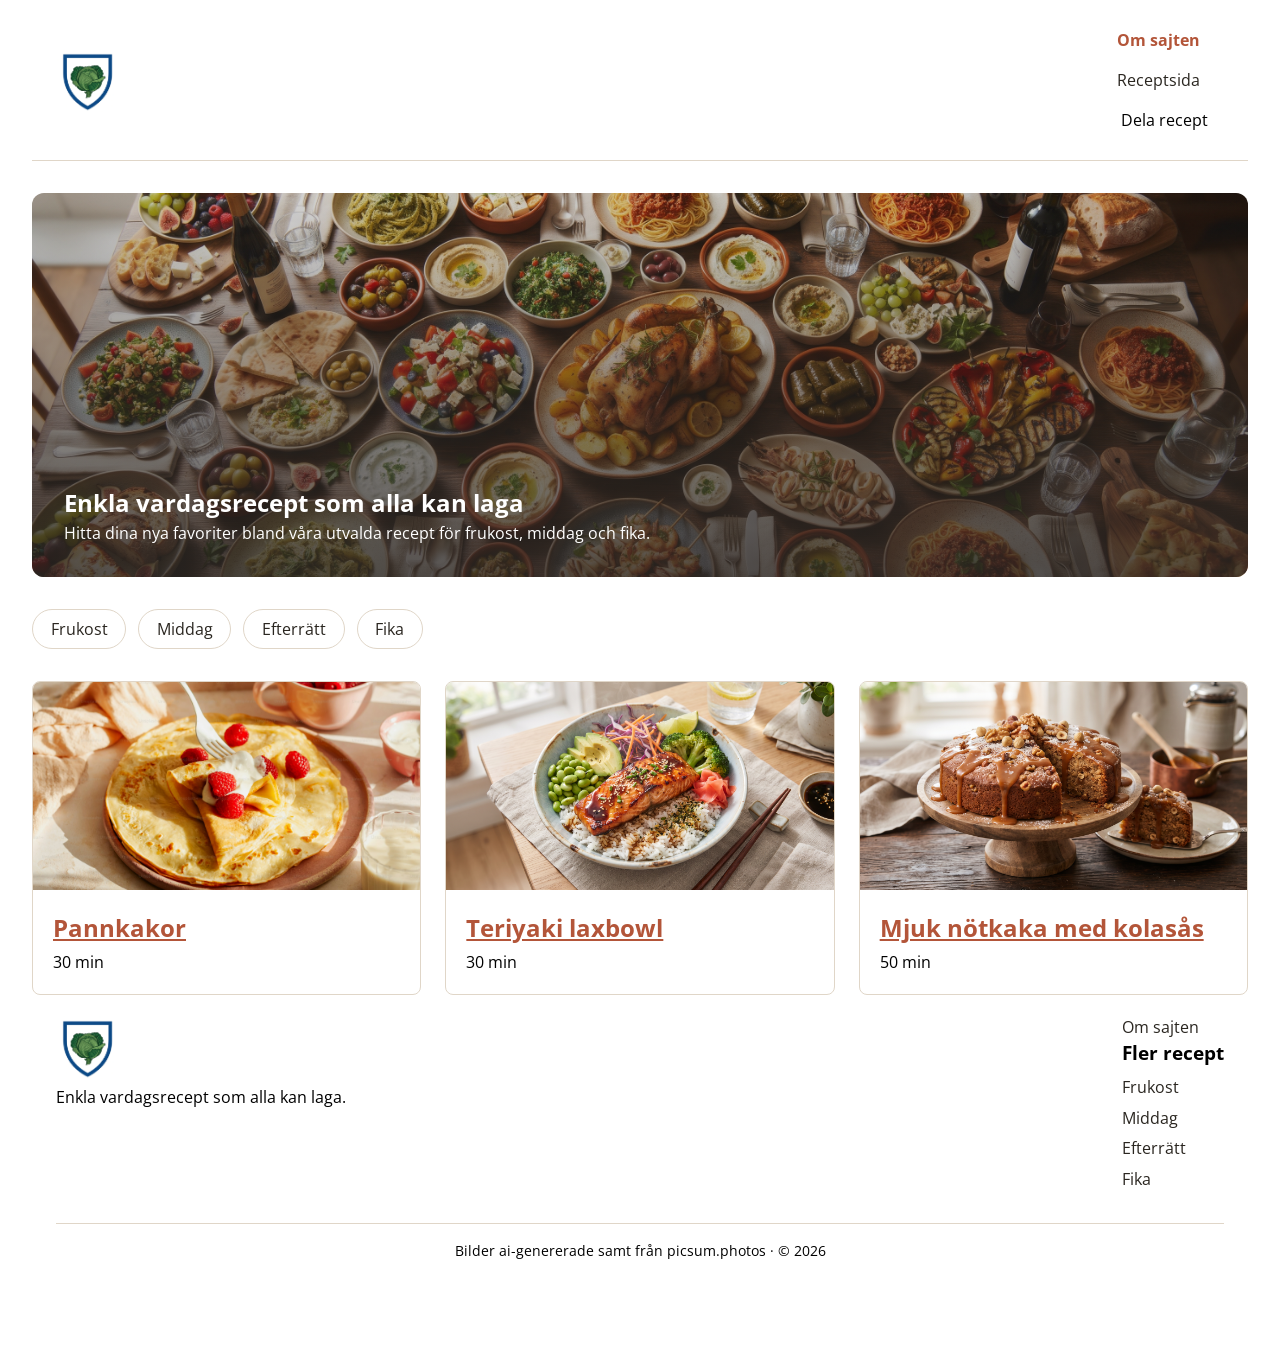
==== commit 650f9970: "Remove theme toggle switch and associated styles from footer and CSS" ====
--- a/index.html
+++ b/index.html
@@ -134,11 +134,7 @@
 			<p>
               Bilder ai-genererade samt från picsum.photos &middot; &copy; 2026
             </p>
-            <label class="theme-switch">
-              <input type="checkbox" id="theme-toggle" />
-              <span class="label-light">Mörkt läge</span>
-              <span class="label-dark">Ljust läge</span>
-            </label>
+            
           </div>
         </div>
       </footer>
--- a/variables.css
+++ b/variables.css
@@ -28,9 +28,9 @@
   --lh-list: 2; /* listor med mycket luft (32px) */
 
   /* border-radius */
-  --br-small: 4px; /* 4px */
-  --br-medium: 8px; /* 8px */
-  --br-large: 35px; /* 35px */
+  --br-small: 0.25rem; /* 4px */
+  --br-medium: 0.5rem; /* 8px */
+  --br-large: 2.1875rem; /* 35px */
 
   /* Talar om för webbläsaren att sidan stöder båda lägena */
   color-scheme: light dark;
@@ -39,7 +39,6 @@
   --hue-accent: 37;
   --hue-warm: 75;
 
-  /* Brand / Accent (Ljusare terrakotta i dark mode för bättre läsbarhet) */
   --clr-primary: light-dark(
     oklch(0.56 0.13 var(--hue-accent)),
     oklch(0.68 0.14 var(--hue-accent))
--- a/styles.css
+++ b/styles.css
@@ -514,45 +514,3 @@
   align-items: center;
 }
 
-:root {
-  color-scheme: light dark;
-  /* ... dina OKLCH-variabler med light-dark() ... */
-}
-
-/* När rutan INTE är ikryssad -> tvinga ljust läge */
-:root:has(#theme-toggle:not(:checked)) {
-  color-scheme: light;
-}
-
-/* När rutan ÄR ikryssad -> tvinga mörkt läge */
-:root:has(#theme-toggle:checked) {
-  color-scheme: dark;
-}
-
-/* Styla labeln som en vanlig knapp */
-.theme-switch {
-  cursor: pointer;
-  display: inline-flex;
-  align-items: center;
-  padding: 0.5rem 1rem;
-  border-radius: 6px;
-  border: 1px solid var(--clr-border-light);
-  background: var(--clr-bg-card);
-  color: var(--clr-text);
-  user-select: none;
-}
-
-/* Dölj själva kryssrutan visuellt (men behåll den för skärmläsare/tangentbord) */
-.theme-switch input {
-  position: absolute;
-  opacity: 0;
-  pointer-events: none;
-}
-
-/* Visa rätt text beroende på läge */
-#theme-toggle:checked ~ .label-light {
-  display: none;
-}
-#theme-toggle:not(:checked) ~ .label-dark {
-  display: none;
-}
